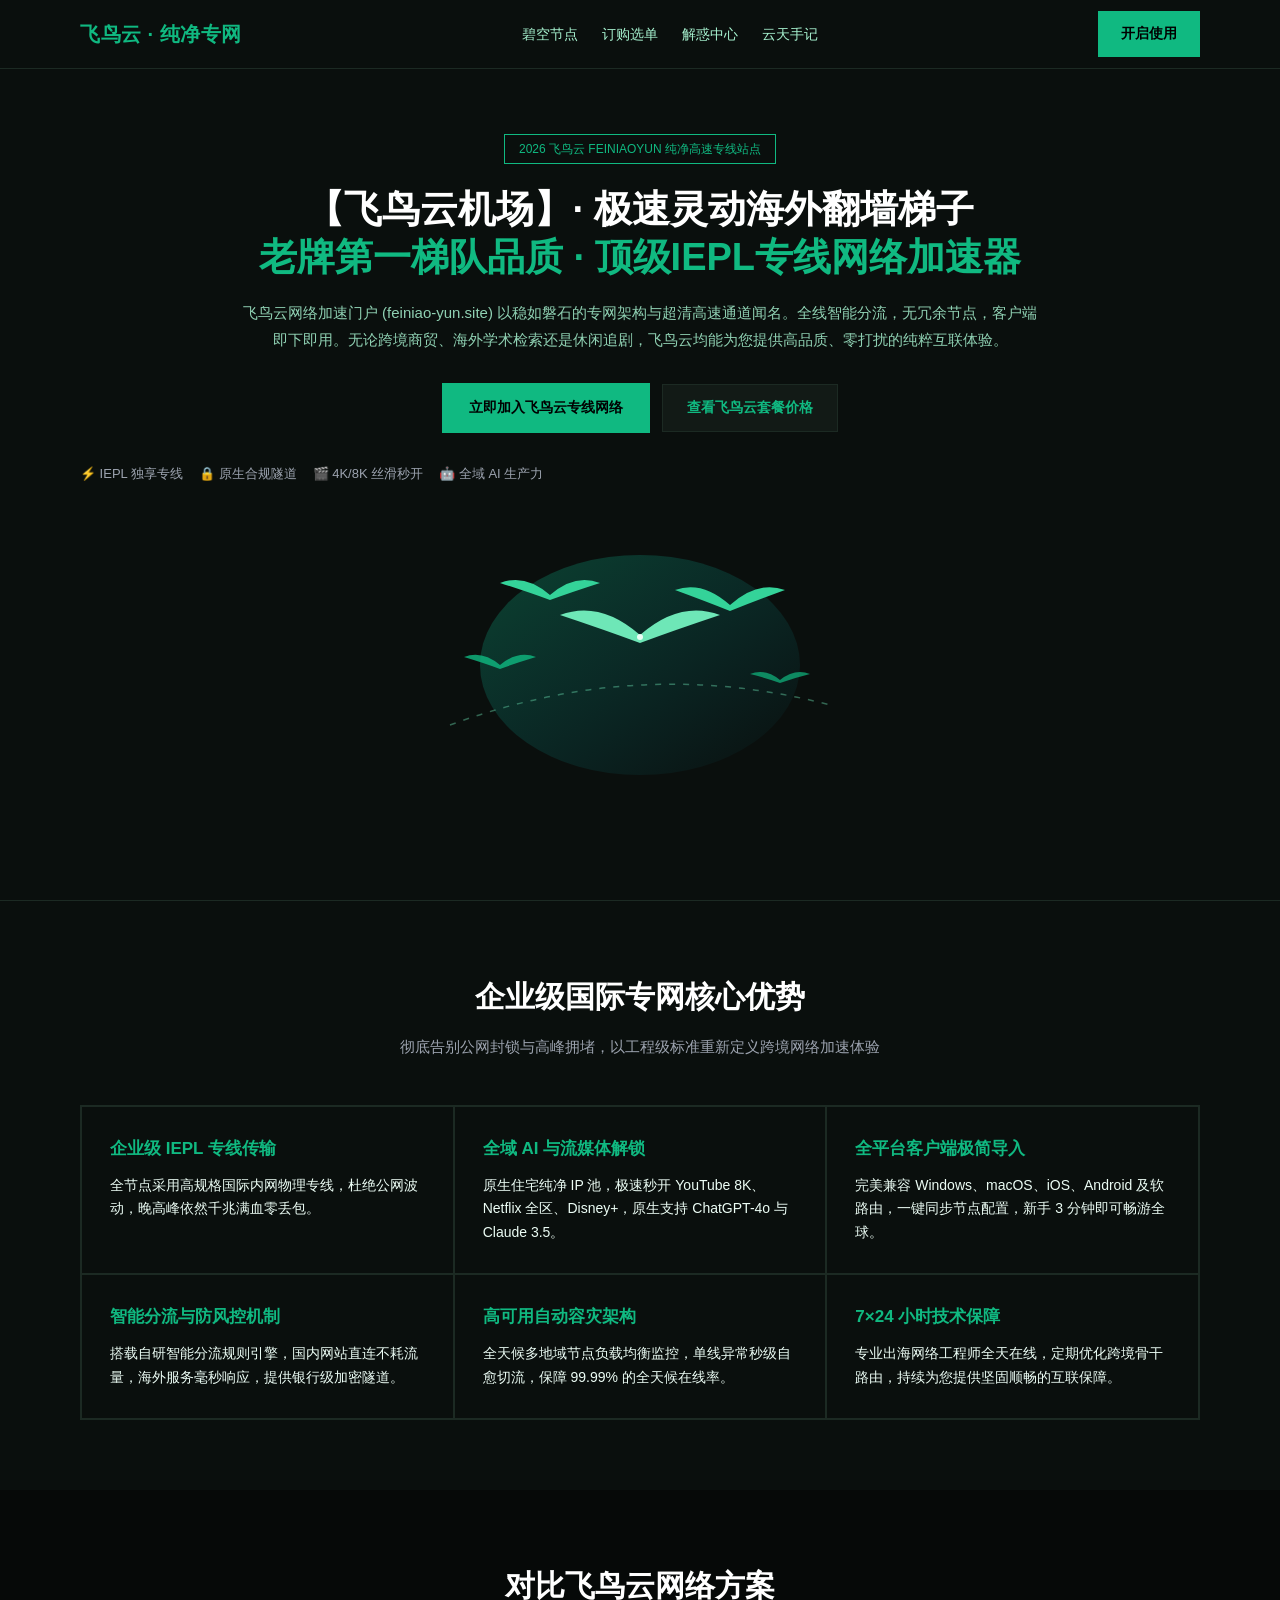
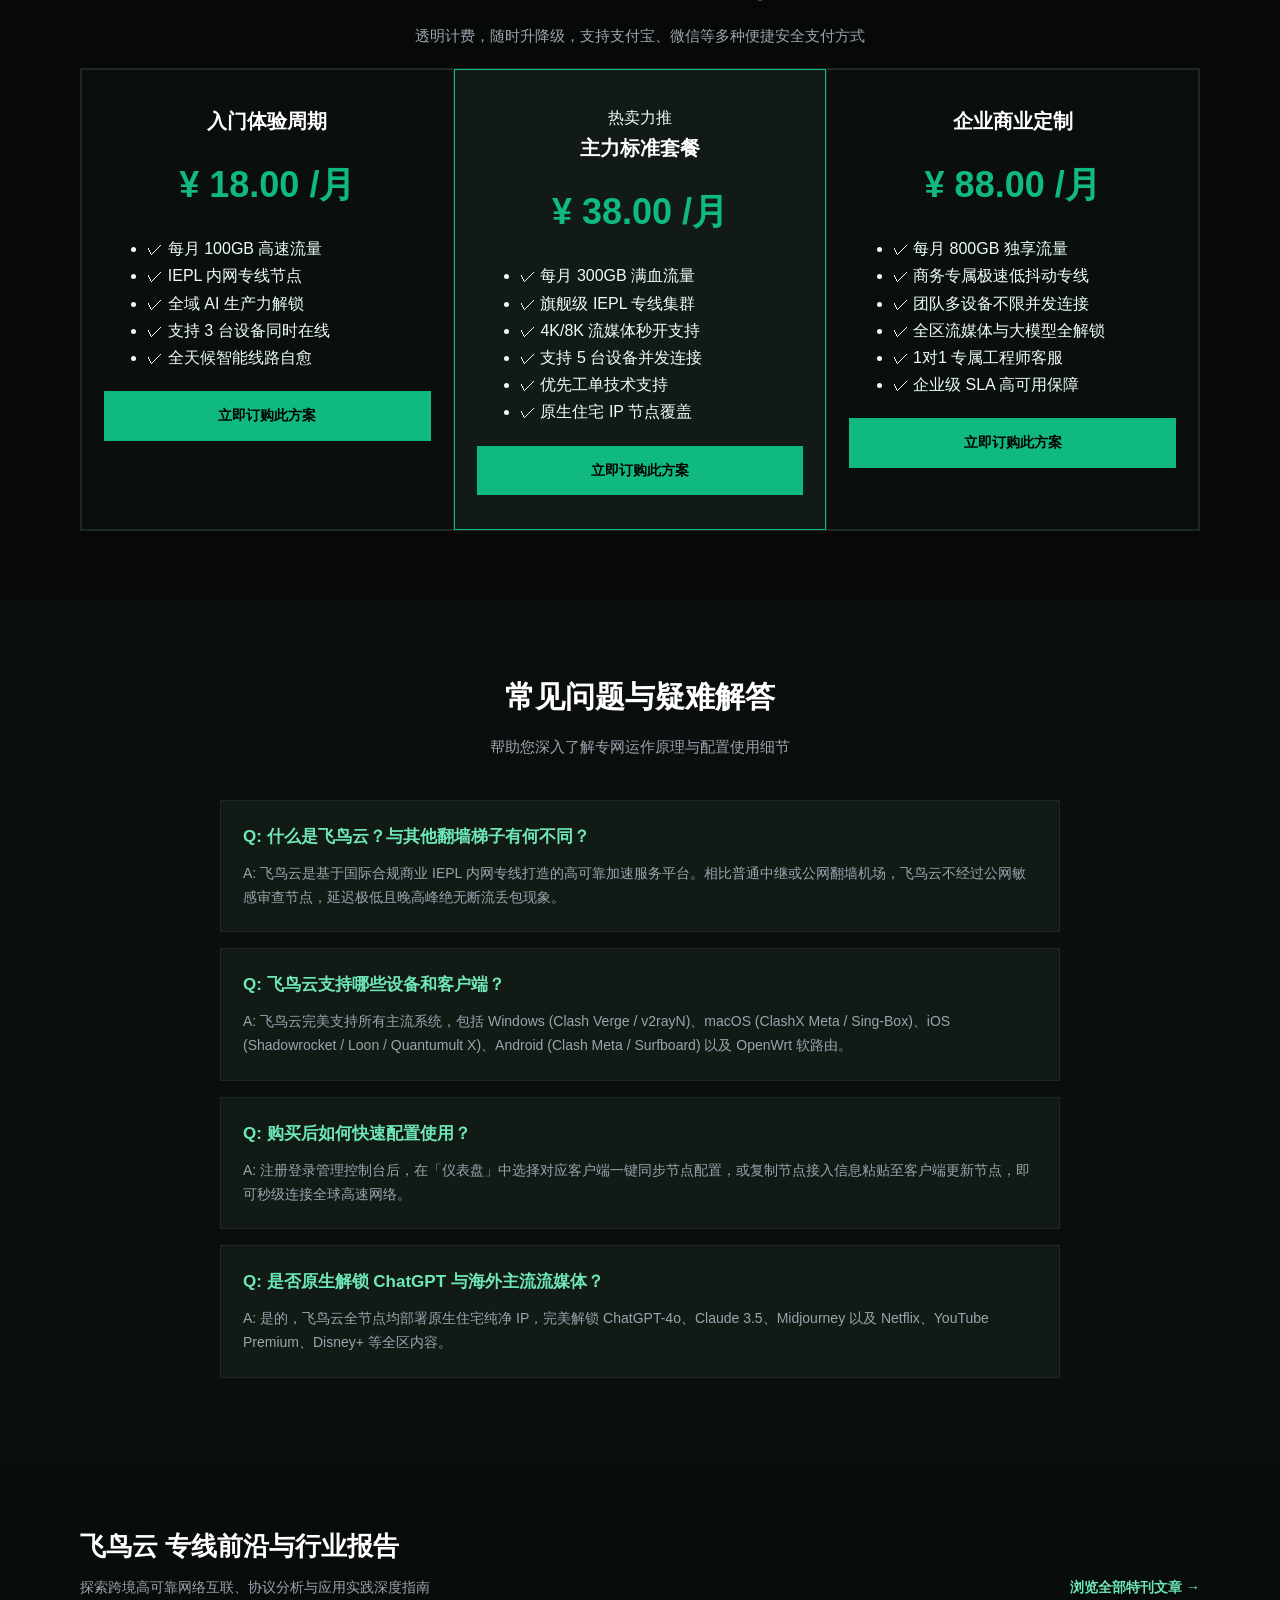
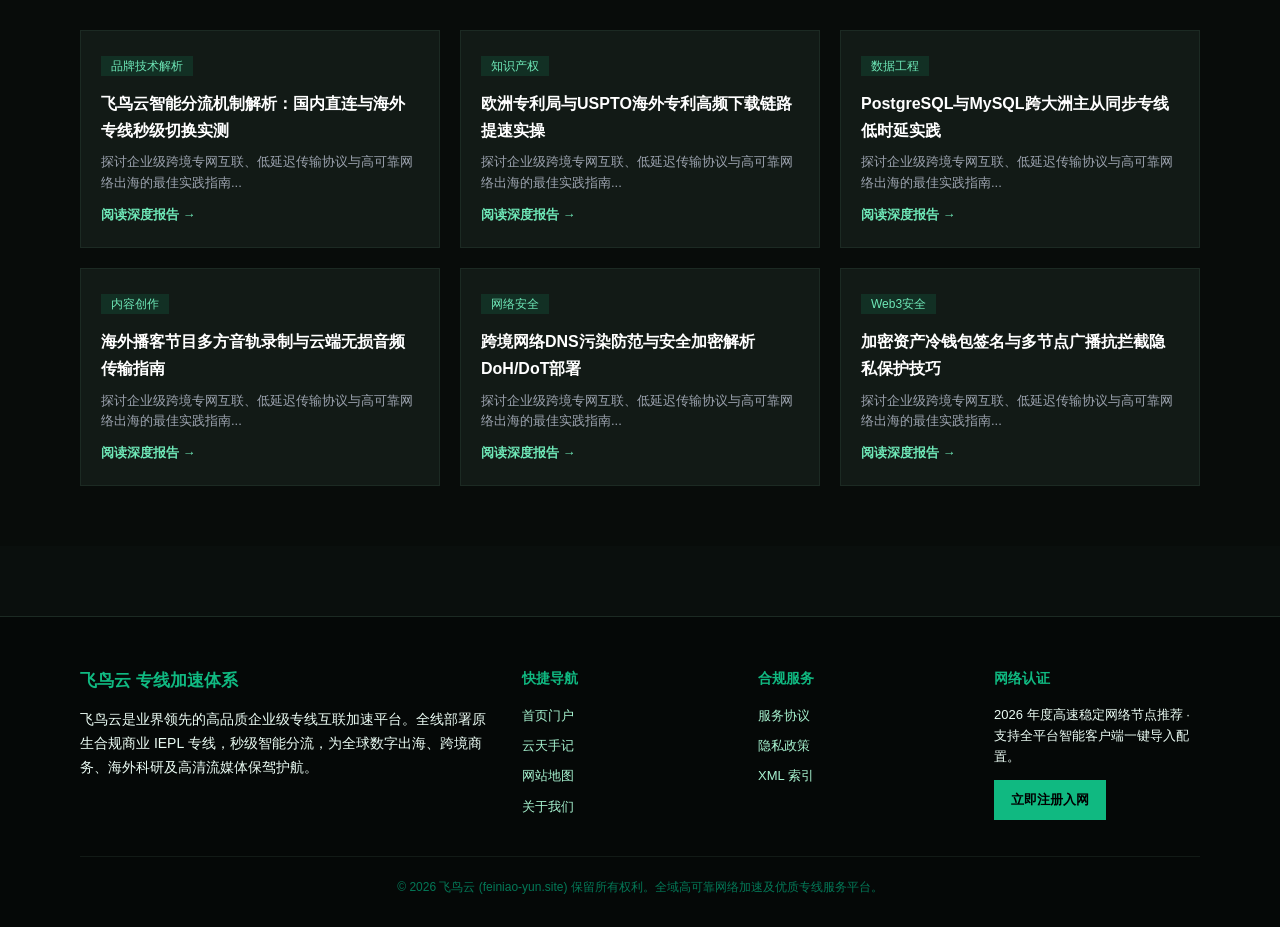
==== index.html @ 86032099 "feat: update feiniao-yun.site unique design, SEO TDK & articles" ====
<!DOCTYPE html>
<html lang="zh-CN">
<head>
  <meta charset="UTF-8">
  <meta name="viewport" content="width=device-width, initial-scale=1.0">
  <title>飞鸟云专线网络 - 老牌顶级IEPL高速翻墙梯子与纯净网络节点</title>
  <meta name="description" content="飞鸟云网络加速站点(feiniao-yun.site)秉持瑞士极简纯净设计与工程级网络标准。去芜存菁，全自研节点健康自愈系统，0冗余节点，客户端即开即用。无论跨境贸易办公还是高清影音娱乐，畅享飞鸟般轻快体验。">
  <meta name="keywords" content="飞鸟云专线,纯净科学上网,老牌专线机场,自愈节点梯子,高清流媒体加速,极简网络梯子">
  <!-- Open Graph -->
  <meta property="og:type" content="website">
  <meta property="og:title" content="飞鸟云专线网络 - 老牌顶级IEPL高速翻墙梯子与纯净网络节点">
  <meta property="og:description" content="飞鸟云网络加速站点(feiniao-yun.site)秉持瑞士极简纯净设计与工程级网络标准。去芜存菁，全自研节点健康自愈系统，0冗余节点，客户端即开即用。无论跨境贸易办公还是高清影音娱乐，畅享飞鸟般轻快体验。">
  <meta property="og:url" content="https://feiniao-yun.site/">
  <meta property="og:site_name" content="飞鸟云">
  <link rel="canonical" href="https://feiniao-yun.site/">
  <link rel="stylesheet" href="style.css">
  <script type="application/ld+json">
    {
  "@context": "https://schema.org",
  "@graph": [
    {
      "@type": "WebSite",
      "@id": "https://feiniao-yun.site/#website",
      "url": "https://feiniao-yun.site/",
      "name": "飞鸟云",
      "description": "飞鸟云网络加速站点(feiniao-yun.site)秉持瑞士极简纯净设计与工程级网络标准。去芜存菁，全自研节点健康自愈系统，0冗余节点，客户端即开即用。无论跨境贸易办公还是高清影音娱乐，畅享飞鸟般轻快体验。",
      "inLanguage": "zh-CN"
    },
    {
      "@type": "Product",
      "@id": "https://feiniao-yun.site/#product",
      "name": "飞鸟云 专线服务",
      "description": "飞鸟云高速稳定IEPL专线梯子与跨境网络加速服务",
      "brand": {
        "@type": "Brand",
        "name": "飞鸟云"
      },
      "offers": {
        "@type": "AggregateOffer",
        "priceCurrency": "CNY",
        "lowPrice": "18.00",
        "highPrice": "88.00",
        "offerCount": "3",
        "offers": [
          {
            "@type": "Offer",
            "price": "18.00",
            "priceCurrency": "CNY",
            "name": "入门体验周期"
          },
          {
            "@type": "Offer",
            "price": "38.00",
            "priceCurrency": "CNY",
            "name": "主力标准套餐"
          },
          {
            "@type": "Offer",
            "price": "88.00",
            "priceCurrency": "CNY",
            "name": "企业商业定制"
          }
        ]
      }
    },
    {
      "@type": "FAQPage",
      "@id": "https://feiniao-yun.site/#faq",
      "mainEntity": [
        {
          "@type": "Question",
          "name": "什么是飞鸟云？与其他翻墙梯子有何不同？",
          "acceptedAnswer": {
            "@type": "Answer",
            "text": "飞鸟云是基于国际合规商业 IEPL 内网专线打造的高可靠加速服务平台。相比普通中继或公网翻墙机场，飞鸟云不经过公网敏感审查节点，延迟极低且晚高峰绝无断流丢包现象。"
          }
        },
        {
          "@type": "Question",
          "name": "飞鸟云支持哪些设备和客户端？",
          "acceptedAnswer": {
            "@type": "Answer",
            "text": "飞鸟云完美支持所有主流系统，包括 Windows (Clash Verge / v2rayN)、macOS (ClashX Meta / Sing-Box)、iOS (Shadowrocket / Loon / Quantumult X)、Android (Clash Meta / Surfboard) 以及 OpenWrt 软路由。"
          }
        },
        {
          "@type": "Question",
          "name": "购买后如何快速配置使用？",
          "acceptedAnswer": {
            "@type": "Answer",
            "text": "注册登录管理控制台后，在「仪表盘」中选择对应客户端一键同步节点配置，或复制节点接入信息粘贴至客户端更新节点，即可秒级连接全球高速网络。"
          }
        },
        {
          "@type": "Question",
          "name": "是否原生解锁 ChatGPT 与海外主流流媒体？",
          "acceptedAnswer": {
            "@type": "Answer",
            "text": "是的，飞鸟云全节点均部署原生住宅纯净 IP，完美解锁 ChatGPT-4o、Claude 3.5、Midjourney 以及 Netflix、YouTube Premium、Disney+ 等全区内容。"
          }
        }
      ]
    }
  ]
}
  </script>
</head>
<body>
  
        <nav class="emerald-nav">
          <div class="container emerald-nav-inner">
            <a href="index.html" class="emerald-logo">飞鸟云 · 纯净专网</a>
            <ul class="emerald-menu">
              <li><a href="#features">碧空节点</a></li>
              <li><a href="#pricing">订购选单</a></li>
              <li><a href="#faq">解惑中心</a></li>
              <li><a href="sky-notes.html">云天手记</a></li>
            </ul>
            <a href="https://ww012.twilightaff.com/#/?code=A56DH1Af" class="btn-aff-cta" style="padding:10px 22px; font-size:14px;" target="_blank" rel="nofollow">开启使用</a>
          </div>
        </nav>
        

  <!-- Hero Section -->
  <header class="hero-section">
    <div class="container">
      <div class="hero-grid">
        <div class="hero-content">
          <span class="hero-tag">2026 飞鸟云 FEINIAOYUN 纯净高速专线站点</span>
          <h1 class="hero-title">
            【飞鸟云机场】· 极速灵动海外翻墙梯子<br>
            <span class="hero-title-highlight">老牌第一梯队品质 · 顶级IEPL专线网络加速器</span>
          </h1>
          <p class="hero-desc">飞鸟云网络加速门户 (feiniao-yun.site) 以稳如磐石的专网架构与超清高速通道闻名。全线智能分流，无冗余节点，客户端即下即用。无论跨境商贸、海外学术检索还是休闲追剧，飞鸟云均能为您提供高品质、零打扰的纯粹互联体验。</p>
          <div class="hero-actions">
            <a href="https://ww012.twilightaff.com/#/?code=A56DH1Af" class="btn-aff-cta" target="_blank" rel="nofollow">立即加入飞鸟云专线网络</a>
            <a href="#pricing" class="btn-tizi-dofollow">查看飞鸟云套餐价格</a>
          </div>
          <div style="font-size:13px; color:#9ca3af; display:flex; gap:16px; flex-wrap:wrap;">
            <span>⚡ IEPL 独享专线</span>
            <span>🔒 原生合规隧道</span>
            <span>🎬 4K/8K 丝滑秒开</span>
            <span>🤖 全域 AI 生产力</span>
          </div>
        </div>
        <div class="hero-motion-wrapper">
          
        <div class="motion-art-frame">
          <svg class="motion-svg" viewBox="0 0 500 360" fill="none" xmlns="http://www.w3.org/2000/svg">
            <defs>
              <linearGradient id="emeraldAura" x1="0%" y1="0%" x2="100%" y2="100%">
                <stop offset="0%" stop-color="#10b981" stop-opacity="0.3"/>
                <stop offset="100%" stop-color="#06b6d4" stop-opacity="0"/>
              </linearGradient>
            </defs>
            <style>
              @keyframes flockFlightA { 0% { transform: translate(0, 0); } 50% { transform: translate(14px, -12px); } 100% { transform: translate(0, 0); } }
              @keyframes flockFlightB { 0% { transform: translate(0, 0); } 50% { transform: translate(-10px, -15px); } 100% { transform: translate(0, 0); } }
              @keyframes wingBeat { 0%, 100% { transform: scaleY(1); } 50% { transform: scaleY(0.5); } }
              .flock-lead { animation: flockFlightA 5s ease-in-out infinite; }
              .flock-trail { animation: flockFlightB 6s ease-in-out infinite; }
              .beat-fast { animation: wingBeat 1.4s ease-in-out infinite; transform-origin: center; }
              .beat-slow { animation: wingBeat 2.2s ease-in-out infinite; transform-origin: center; }
            </style>
            <!-- Horizon Glow -->
            <ellipse cx="250" cy="180" rx="160" ry="110" fill="url(#emeraldAura)"/>
            <!-- Bird Silhouette 1 (Lead Bird - Center Majestic) -->
            <g class="flock-lead">
              <g class="beat-fast" transform="translate(250, 150)">
                <path d="M0 0 Q-40 -35 -80 -20 Q-35 -5 0 8 Q35 -5 80 -20 Q40 -35 0 0 Z" fill="#6ee7b7"/>
                <circle cx="0" cy="2" r="3" fill="#ecfdf5"/>
              </g>
            </g>
            <!-- Bird Silhouette 2 (Upper Left Companion) -->
            <g class="flock-trail">
              <g class="beat-slow" transform="translate(160, 110)">
                <path d="M0 0 Q-25 -22 -50 -12 Q-22 -3 0 5 Q22 -3 50 -12 Q25 -22 0 0 Z" fill="#34d399"/>
              </g>
            </g>
            <!-- Bird Silhouette 3 (Upper Right Companion) -->
            <g class="flock-trail">
              <g class="beat-fast" transform="translate(340, 120)">
                <path d="M0 0 Q-28 -25 -55 -15 Q-25 -4 0 6 Q25 -4 55 -15 Q28 -25 0 0 Z" fill="#34d399"/>
              </g>
            </g>
            <!-- Bird Silhouette 4 (Distant Low Companion) -->
            <g class="flock-lead">
              <g class="beat-slow" transform="translate(110, 180)">
                <path d="M0 0 Q-18 -15 -36 -8 Q-16 -2 0 4 Q16 -2 36 -8 Q18 -15 0 0 Z" fill="#10b981" opacity="0.8"/>
              </g>
              <g class="beat-slow" transform="translate(390, 195)">
                <path d="M0 0 Q-15 -12 -30 -6 Q-14 -2 0 3 Q14 -2 30 -6 Q15 -12 0 0 Z" fill="#10b981" opacity="0.7"/>
              </g>
            </g>
            <!-- Soft Flight Path Vector -->
            <path d="M60 240 Q250 170 440 220" stroke="#6ee7b7" stroke-width="1.5" stroke-dasharray="6 8" opacity="0.4"/>
          </svg>
        </div>
        
        </div>
      </div>
    </div>
  </header>

  <!-- Features Section -->
  <section id="features" style="padding: 70px 0;">
    <div class="container">
      <div style="text-align:center; max-width:700px; margin:0 auto 40px;">
        <h2 style="font-size:30px; font-weight:800; margin-bottom:12px; color:#fff;">企业级国际专网核心优势</h2>
        <p style="color:#9ca3af; font-size:15px;">彻底告别公网封锁与高峰拥堵，以工程级标准重新定义跨境网络加速体验</p>
      </div>
      <div class="brocade-features bento-grid mosaic-grid cyber-matrix pop-cards plasma-grid sky-cards emerald-grid wiki-cards">
        
        <div class="brocade-card bento-card mosaic-card cyber-card pop-card plasma-card sky-card emerald-card wiki-card">
          <h3>企业级 IEPL 专线传输</h3>
          <p style="color:var(--muted); font-size:14px; line-height:1.7;">全节点采用高规格国际内网物理专线，杜绝公网波动，晚高峰依然千兆满血零丢包。</p>
        </div>
        
        <div class="brocade-card bento-card mosaic-card cyber-card pop-card plasma-card sky-card emerald-card wiki-card">
          <h3>全域 AI 与流媒体解锁</h3>
          <p style="color:var(--muted); font-size:14px; line-height:1.7;">原生住宅纯净 IP 池，极速秒开 YouTube 8K、Netflix 全区、Disney+，原生支持 ChatGPT-4o 与 Claude 3.5。</p>
        </div>
        
        <div class="brocade-card bento-card mosaic-card cyber-card pop-card plasma-card sky-card emerald-card wiki-card">
          <h3>全平台客户端极简导入</h3>
          <p style="color:var(--muted); font-size:14px; line-height:1.7;">完美兼容 Windows、macOS、iOS、Android 及软路由，一键同步节点配置，新手 3 分钟即可畅游全球。</p>
        </div>
        
        <div class="brocade-card bento-card mosaic-card cyber-card pop-card plasma-card sky-card emerald-card wiki-card">
          <h3>智能分流与防风控机制</h3>
          <p style="color:var(--muted); font-size:14px; line-height:1.7;">搭载自研智能分流规则引擎，国内网站直连不耗流量，海外服务毫秒响应，提供银行级加密隧道。</p>
        </div>
        
        <div class="brocade-card bento-card mosaic-card cyber-card pop-card plasma-card sky-card emerald-card wiki-card">
          <h3>高可用自动容灾架构</h3>
          <p style="color:var(--muted); font-size:14px; line-height:1.7;">全天候多地域节点负载均衡监控，单线异常秒级自愈切流，保障 99.99% 的全天候在线率。</p>
        </div>
        
        <div class="brocade-card bento-card mosaic-card cyber-card pop-card plasma-card sky-card emerald-card wiki-card">
          <h3>7×24 小时技术保障</h3>
          <p style="color:var(--muted); font-size:14px; line-height:1.7;">专业出海网络工程师全天在线，定期优化跨境骨干路由，持续为您提供坚固顺畅的互联保障。</p>
        </div>
        
      </div>
    </div>
  </section>

  <!-- Pricing Section -->
  <section id="pricing" class="pricing-section">
    <div class="container">
      <div style="text-align:center; max-width:700px; margin:0 auto 20px;">
        <h2 style="font-size:30px; font-weight:800; margin-bottom:12px; color:#fff;">对比飞鸟云网络方案</h2>
        <p style="color:#9ca3af; font-size:15px;">透明计费，随时升降级，支持支付宝、微信等多种便捷安全支付方式</p>
      </div>
      <div class="pricing-grid">
        
        <div class="price-card">
          
          <h3 style="font-size:20px; color:#fff; margin-bottom:8px;">入门体验周期</h3>
          <div class="price-amount">¥ 18.00 /月</div>
          <ul class="price-features" style="text-align:left; max-width:240px; margin:20px auto;">
            <li>✓ 每月 100GB 高速流量</li><li>✓ IEPL 内网专线节点</li><li>✓ 全域 AI 生产力解锁</li><li>✓ 支持 3 台设备同时在线</li><li>✓ 全天候智能线路自愈</li>
          </ul>
          <a href="https://ww012.twilightaff.com/#/?code=A56DH1Af" class="btn-aff-cta" style="width:100%;" target="_blank" rel="nofollow">立即订购此方案</a>
        </div>
        
        <div class="price-card featured">
          <div class="price-badge">热卖力推</div>
          <h3 style="font-size:20px; color:#fff; margin-bottom:8px;">主力标准套餐</h3>
          <div class="price-amount">¥ 38.00 /月</div>
          <ul class="price-features" style="text-align:left; max-width:240px; margin:20px auto;">
            <li>✓ 每月 300GB 满血流量</li><li>✓ 旗舰级 IEPL 专线集群</li><li>✓ 4K/8K 流媒体秒开支持</li><li>✓ 支持 5 台设备并发连接</li><li>✓ 优先工单技术支持</li><li>✓ 原生住宅 IP 节点覆盖</li>
          </ul>
          <a href="https://ww012.twilightaff.com/#/?code=A56DH1Af" class="btn-aff-cta" style="width:100%;" target="_blank" rel="nofollow">立即订购此方案</a>
        </div>
        
        <div class="price-card">
          
          <h3 style="font-size:20px; color:#fff; margin-bottom:8px;">企业商业定制</h3>
          <div class="price-amount">¥ 88.00 /月</div>
          <ul class="price-features" style="text-align:left; max-width:240px; margin:20px auto;">
            <li>✓ 每月 800GB 独享流量</li><li>✓ 商务专属极速低抖动专线</li><li>✓ 团队多设备不限并发连接</li><li>✓ 全区流媒体与大模型全解锁</li><li>✓ 1对1 专属工程师客服</li><li>✓ 企业级 SLA 高可用保障</li>
          </ul>
          <a href="https://ww012.twilightaff.com/#/?code=A56DH1Af" class="btn-aff-cta" style="width:100%;" target="_blank" rel="nofollow">立即订购此方案</a>
        </div>
        
      </div>
    </div>
  </section>

  <!-- FAQ Section -->
  <section id="faq" style="padding: 70px 0;">
    <div class="container" style="max-width:880px;">
      <div style="text-align:center; margin-bottom:40px;">
        <h2 style="font-size:30px; font-weight:800; margin-bottom:12px; color:#fff;">常见问题与疑难解答</h2>
        <p style="color:#9ca3af; font-size:15px;">帮助您深入了解专网运作原理与配置使用细节</p>
      </div>
      <div>
        
        <div style="background:#121a16; border:1px solid #1c2a23; border-radius:10px; padding:22px; margin-bottom:16px;">
          <h3 style="font-size:17px; color:#6ee7b7; margin-bottom:10px;">Q: 什么是飞鸟云？与其他翻墙梯子有何不同？</h3>
          <p style="font-size:14px; color:#9ca3af; line-height:1.7;">A: 飞鸟云是基于国际合规商业 IEPL 内网专线打造的高可靠加速服务平台。相比普通中继或公网翻墙机场，飞鸟云不经过公网敏感审查节点，延迟极低且晚高峰绝无断流丢包现象。</p>
        </div>
        
        <div style="background:#121a16; border:1px solid #1c2a23; border-radius:10px; padding:22px; margin-bottom:16px;">
          <h3 style="font-size:17px; color:#6ee7b7; margin-bottom:10px;">Q: 飞鸟云支持哪些设备和客户端？</h3>
          <p style="font-size:14px; color:#9ca3af; line-height:1.7;">A: 飞鸟云完美支持所有主流系统，包括 Windows (Clash Verge / v2rayN)、macOS (ClashX Meta / Sing-Box)、iOS (Shadowrocket / Loon / Quantumult X)、Android (Clash Meta / Surfboard) 以及 OpenWrt 软路由。</p>
        </div>
        
        <div style="background:#121a16; border:1px solid #1c2a23; border-radius:10px; padding:22px; margin-bottom:16px;">
          <h3 style="font-size:17px; color:#6ee7b7; margin-bottom:10px;">Q: 购买后如何快速配置使用？</h3>
          <p style="font-size:14px; color:#9ca3af; line-height:1.7;">A: 注册登录管理控制台后，在「仪表盘」中选择对应客户端一键同步节点配置，或复制节点接入信息粘贴至客户端更新节点，即可秒级连接全球高速网络。</p>
        </div>
        
        <div style="background:#121a16; border:1px solid #1c2a23; border-radius:10px; padding:22px; margin-bottom:16px;">
          <h3 style="font-size:17px; color:#6ee7b7; margin-bottom:10px;">Q: 是否原生解锁 ChatGPT 与海外主流流媒体？</h3>
          <p style="font-size:14px; color:#9ca3af; line-height:1.7;">A: 是的，飞鸟云全节点均部署原生住宅纯净 IP，完美解锁 ChatGPT-4o、Claude 3.5、Midjourney 以及 Netflix、YouTube Premium、Disney+ 等全区内容。</p>
        </div>
        
      </div>
    </div>
  </section>

  <!-- Knowledge & SEO Articles Section -->
  <section style="padding: 60px 0; background:rgba(0,0,0,0.2);">
    <div class="container">
      <div style="display:flex; justify-content:space-between; align-items:flex-end; margin-bottom:30px; flex-wrap:wrap; gap:16px;">
        <div>
          <h2 style="font-size:26px; font-weight:800; color:#fff; margin-bottom:8px;">飞鸟云 专线前沿与行业报告</h2>
          <p style="color:#9ca3af; font-size:14px;">探索跨境高可靠网络互联、协议分析与应用实践深度指南</p>
        </div>
        <a href="sky-notes.html" style="color:#6ee7b7; font-size:14px; font-weight:600;">浏览全部特刊文章 →</a>
      </div>
      <div style="display:grid; grid-template-columns:repeat(auto-fit, minmax(320px, 1fr)); gap:20px;">
        
        <div style="background:#121a16; border:1px solid #1c2a23; border-radius:10px; padding:20px; transition:transform 0.2s ease;">
          <span style="font-size:12px; color:#6ee7b7; background:#10b98122; padding:3px 10px; border-radius:12px;">品牌技术解析</span>
          <h4 style="margin:12px 0 8px; font-size:16px;"><a href="feiniaoyun-intelligent-routing-audit.html" style="color:#fff;">飞鸟云智能分流机制解析：国内直连与海外专线秒级切换实测</a></h4>
          <p style="font-size:13px; color:#9ca3af; line-height:1.6;">探讨企业级跨境专网互联、低延迟传输协议与高可靠网络出海的最佳实践指南...</p>
          <a href="feiniaoyun-intelligent-routing-audit.html" style="color:#6ee7b7; font-size:13px; font-weight:600; display:inline-block; margin-top:10px;">阅读深度报告 →</a>
        </div>
        
        <div style="background:#121a16; border:1px solid #1c2a23; border-radius:10px; padding:20px; transition:transform 0.2s ease;">
          <span style="font-size:12px; color:#6ee7b7; background:#10b98122; padding:3px 10px; border-radius:12px;">知识产权</span>
          <h4 style="margin:12px 0 8px; font-size:16px;"><a href="international-patent-retrieval-efficiency.html" style="color:#fff;">欧洲专利局与USPTO海外专利高频下载链路提速实操</a></h4>
          <p style="font-size:13px; color:#9ca3af; line-height:1.6;">探讨企业级跨境专网互联、低延迟传输协议与高可靠网络出海的最佳实践指南...</p>
          <a href="international-patent-retrieval-efficiency.html" style="color:#6ee7b7; font-size:13px; font-weight:600; display:inline-block; margin-top:10px;">阅读深度报告 →</a>
        </div>
        
        <div style="background:#121a16; border:1px solid #1c2a23; border-radius:10px; padding:20px; transition:transform 0.2s ease;">
          <span style="font-size:12px; color:#6ee7b7; background:#10b98122; padding:3px 10px; border-radius:12px;">数据工程</span>
          <h4 style="margin:12px 0 8px; font-size:16px;"><a href="cross-region-database-replication-mesh.html" style="color:#fff;">PostgreSQL与MySQL跨大洲主从同步专线低时延实践</a></h4>
          <p style="font-size:13px; color:#9ca3af; line-height:1.6;">探讨企业级跨境专网互联、低延迟传输协议与高可靠网络出海的最佳实践指南...</p>
          <a href="cross-region-database-replication-mesh.html" style="color:#6ee7b7; font-size:13px; font-weight:600; display:inline-block; margin-top:10px;">阅读深度报告 →</a>
        </div>
        
        <div style="background:#121a16; border:1px solid #1c2a23; border-radius:10px; padding:20px; transition:transform 0.2s ease;">
          <span style="font-size:12px; color:#6ee7b7; background:#10b98122; padding:3px 10px; border-radius:12px;">内容创作</span>
          <h4 style="margin:12px 0 8px; font-size:16px;"><a href="overseas-podcast-production-pipeline.html" style="color:#fff;">海外播客节目多方音轨录制与云端无损音频传输指南</a></h4>
          <p style="font-size:13px; color:#9ca3af; line-height:1.6;">探讨企业级跨境专网互联、低延迟传输协议与高可靠网络出海的最佳实践指南...</p>
          <a href="overseas-podcast-production-pipeline.html" style="color:#6ee7b7; font-size:13px; font-weight:600; display:inline-block; margin-top:10px;">阅读深度报告 →</a>
        </div>
        
        <div style="background:#121a16; border:1px solid #1c2a23; border-radius:10px; padding:20px; transition:transform 0.2s ease;">
          <span style="font-size:12px; color:#6ee7b7; background:#10b98122; padding:3px 10px; border-radius:12px;">网络安全</span>
          <h4 style="margin:12px 0 8px; font-size:16px;"><a href="dns-pollution-defense-mechanisms-audit.html" style="color:#fff;">跨境网络DNS污染防范与安全加密解析DoH/DoT部署</a></h4>
          <p style="font-size:13px; color:#9ca3af; line-height:1.6;">探讨企业级跨境专网互联、低延迟传输协议与高可靠网络出海的最佳实践指南...</p>
          <a href="dns-pollution-defense-mechanisms-audit.html" style="color:#6ee7b7; font-size:13px; font-weight:600; display:inline-block; margin-top:10px;">阅读深度报告 →</a>
        </div>
        
        <div style="background:#121a16; border:1px solid #1c2a23; border-radius:10px; padding:20px; transition:transform 0.2s ease;">
          <span style="font-size:12px; color:#6ee7b7; background:#10b98122; padding:3px 10px; border-radius:12px;">Web3安全</span>
          <h4 style="margin:12px 0 8px; font-size:16px;"><a href="crypto-cold-wallet-broadcast-security.html" style="color:#fff;">加密资产冷钱包签名与多节点广播抗拦截隐私保护技巧</a></h4>
          <p style="font-size:13px; color:#9ca3af; line-height:1.6;">探讨企业级跨境专网互联、低延迟传输协议与高可靠网络出海的最佳实践指南...</p>
          <a href="crypto-cold-wallet-broadcast-security.html" style="color:#6ee7b7; font-size:13px; font-weight:600; display:inline-block; margin-top:10px;">阅读深度报告 →</a>
        </div>
        
      </div>
    </div>
  </section>

  
    <footer class="emerald-footer">
      <div class="container">
        <div class="footer-grid">
          <div class="footer-col">
            <h4 style="font-size:17px; margin-bottom:12px;">飞鸟云 专线加速体系</h4>
            <p style="color:var(--muted); font-size:14px; line-height:1.7;">
              飞鸟云是业界领先的高品质企业级专线互联加速平台。全线部署原生合规商业 IEPL 专线，秒级智能分流，为全球数字出海、跨境商务、海外科研及高清流媒体保驾护航。
            </p>
          </div>
          <div class="footer-col">
            <h4>快捷导航</h4>
            <ul>
              <li><a href="index.html">首页门户</a></li>
              <li><a href="sky-notes.html">云天手记</a></li>
              <li><a href="sitemap.html">网站地图</a></li>
              <li><a href="about.html">关于我们</a></li>
            </ul>
          </div>
          <div class="footer-col">
            <h4>合规服务</h4>
            <ul>
              <li><a href="terms.html">服务协议</a></li>
              <li><a href="privacy.html">隐私政策</a></li>
              <li><a href="sitemap.xml">XML 索引</a></li>
            </ul>
          </div>
          <div class="footer-col">
            <h4>网络认证</h4>
            <p style="font-size:13px; color:var(--muted); line-height:1.6; margin-bottom:12px;">
              2026 年度高速稳定网络节点推荐 · 支持全平台智能客户端一键导入配置。
            </p>
            <a href="https://ww012.twilightaff.com/#/?code=A56DH1Af" class="btn-aff-cta" style="padding:8px 16px; font-size:13px;" target="_blank" rel="nofollow">立即注册入网</a>
          </div>
        </div>
        <div class="footer-bottom">
          © 2026 飞鸟云 (feiniao-yun.site) 保留所有权利。全域高可靠网络加速及优质专线服务平台。
        </div>
      </div>
    </footer>
    
</body>
</html>
---- style.css ----
* { margin: 0; padding: 0; box-sizing: border-box; border-radius: 0px !important; }
        html { scroll-behavior: smooth; font-family: Helvetica, "Helvetica Neue", "Arial", "PingFang SC", sans-serif; }
        body { background: #0a0f0d; color: #ecfdf5; line-height: 1.7; overflow-x: hidden; }
        a { color: inherit; text-decoration: none; transition: none; }
        img, svg { max-width: 100%; height: auto; }
        .container { width: 100%; max-width: 1160px; margin: 0 auto; padding: 0 20px; }

        .motion-art-frame { width: 100%; min-height: 320px; display: flex; align-items: center; justify-content: center; }
        .motion-svg { width: 100%; height: auto; max-height: 360px; filter: none; }

        .emerald-nav { background: #0a0f0d; border-bottom: 1px solid #1c2a23; position: sticky; top: 0; z-index: 100; }
        .emerald-nav-inner { display: flex; align-items: center; justify-content: space-between; height: 68px; }
        .emerald-logo { font-size: 20px; font-weight: 700; color: #10b981; letter-spacing: 0.5px; }
        .emerald-menu { display: flex; gap: 24px; list-style: none; }
        .emerald-menu a { font-size: 14px; color: #a7f3d0; text-transform: uppercase; }
        .emerald-menu a:hover, .emerald-menu a.active { color: #ffffff; border-bottom: 2px solid #10b981; }

        .btn-aff-cta { display: inline-flex; align-items: center; justify-content: center; padding: 12px 26px; font-weight: 700; font-size: 14px; text-transform: uppercase; background: #10b981; color: #000; border: 1px solid #10b981; cursor: pointer; }
        .btn-aff-cta:hover { background: #34d399; }
        .btn-tizi-dofollow { display: inline-flex; align-items: center; justify-content: center; padding: 11px 24px; font-weight: 600; font-size: 14px; text-transform: uppercase; border: 1px solid #1c2a23; background: #121a16; color: #10b981; margin-left: 12px; }
        .btn-tizi-dofollow:hover { border-color: #10b981; }

        .hero-section { padding: 65px 0 55px; border-bottom: 1px solid #1c2a23; text-align: center; }
        .hero-tag { display: inline-block; padding: 4px 14px; background: transparent; border: 1px solid #10b981; font-size: 12px; color: #10b981; margin-bottom: 22px; text-transform: uppercase; }
        .hero-title { font-size: 38px; font-weight: 700; line-height: 1.25; margin-bottom: 18px; color: #fff; }
        .hero-title-highlight { color: #10b981; }
        .hero-desc { max-width: 800px; margin: 0 auto 30px; font-size: 15px; color: #a7f3d0; line-height: 1.8; opacity: 0.85; }
        .hero-actions { display: flex; align-items: center; justify-content: center; flex-wrap: wrap; margin-bottom: 30px; }

        .emerald-grid { display: grid; grid-template-columns: repeat(3, 1fr); gap: 0px; border: 1px solid #1c2a23; margin-top: 45px; }
        .emerald-card { background: #0a0f0d; border: 1px solid #1c2a23; padding: 28px; }
        .emerald-card h3 { color: #10b981; font-size: 17px; margin-bottom: 10px; font-weight: 700; }

        .pricing-section { padding: 70px 0; background: #060908; }
        .pricing-grid { display: grid; grid-template-columns: repeat(3, 1fr); gap: 0px; border: 1px solid #1c2a23; }
        .price-card { background: #0a0f0d; border: 1px solid #1c2a23; padding: 34px 22px; text-align: center; }
        .price-card.featured { border-color: #10b981; background: #121a16; }
        .price-amount { font-size: 36px; font-weight: 700; color: #10b981; margin: 16px 0; }

        .emerald-footer { background: #050807; border-top: 1px solid #1c2a23; padding: 50px 0 30px; margin-top: 70px; }
        .footer-grid { display: grid; grid-template-columns: 2fr 1fr 1fr 1fr; gap: 30px; margin-bottom: 30px; }
        .footer-col h4 { font-size: 14px; color: #10b981; margin-bottom: 14px; text-transform: uppercase; }
        .footer-col ul { list-style: none; }
        .footer-col li { margin-bottom: 8px; font-size: 13px; color: #a7f3d0; }
        .footer-bottom { text-align: center; font-size: 12px; color: #047857; padding-top: 20px; border-top: 1px solid #121a16; }

        @media (max-width: 860px) {
          .emerald-grid, .pricing-grid, .footer-grid { grid-template-columns: 1fr; }
          .emerald-menu { flex-wrap: wrap; justify-content: center; gap: 10px; }
          .hero-title { font-size: 25px; }
          .btn-aff-cta, .btn-tizi-dofollow { width: 100%; margin-left: 0 !important; margin-bottom: 12px; }
        }
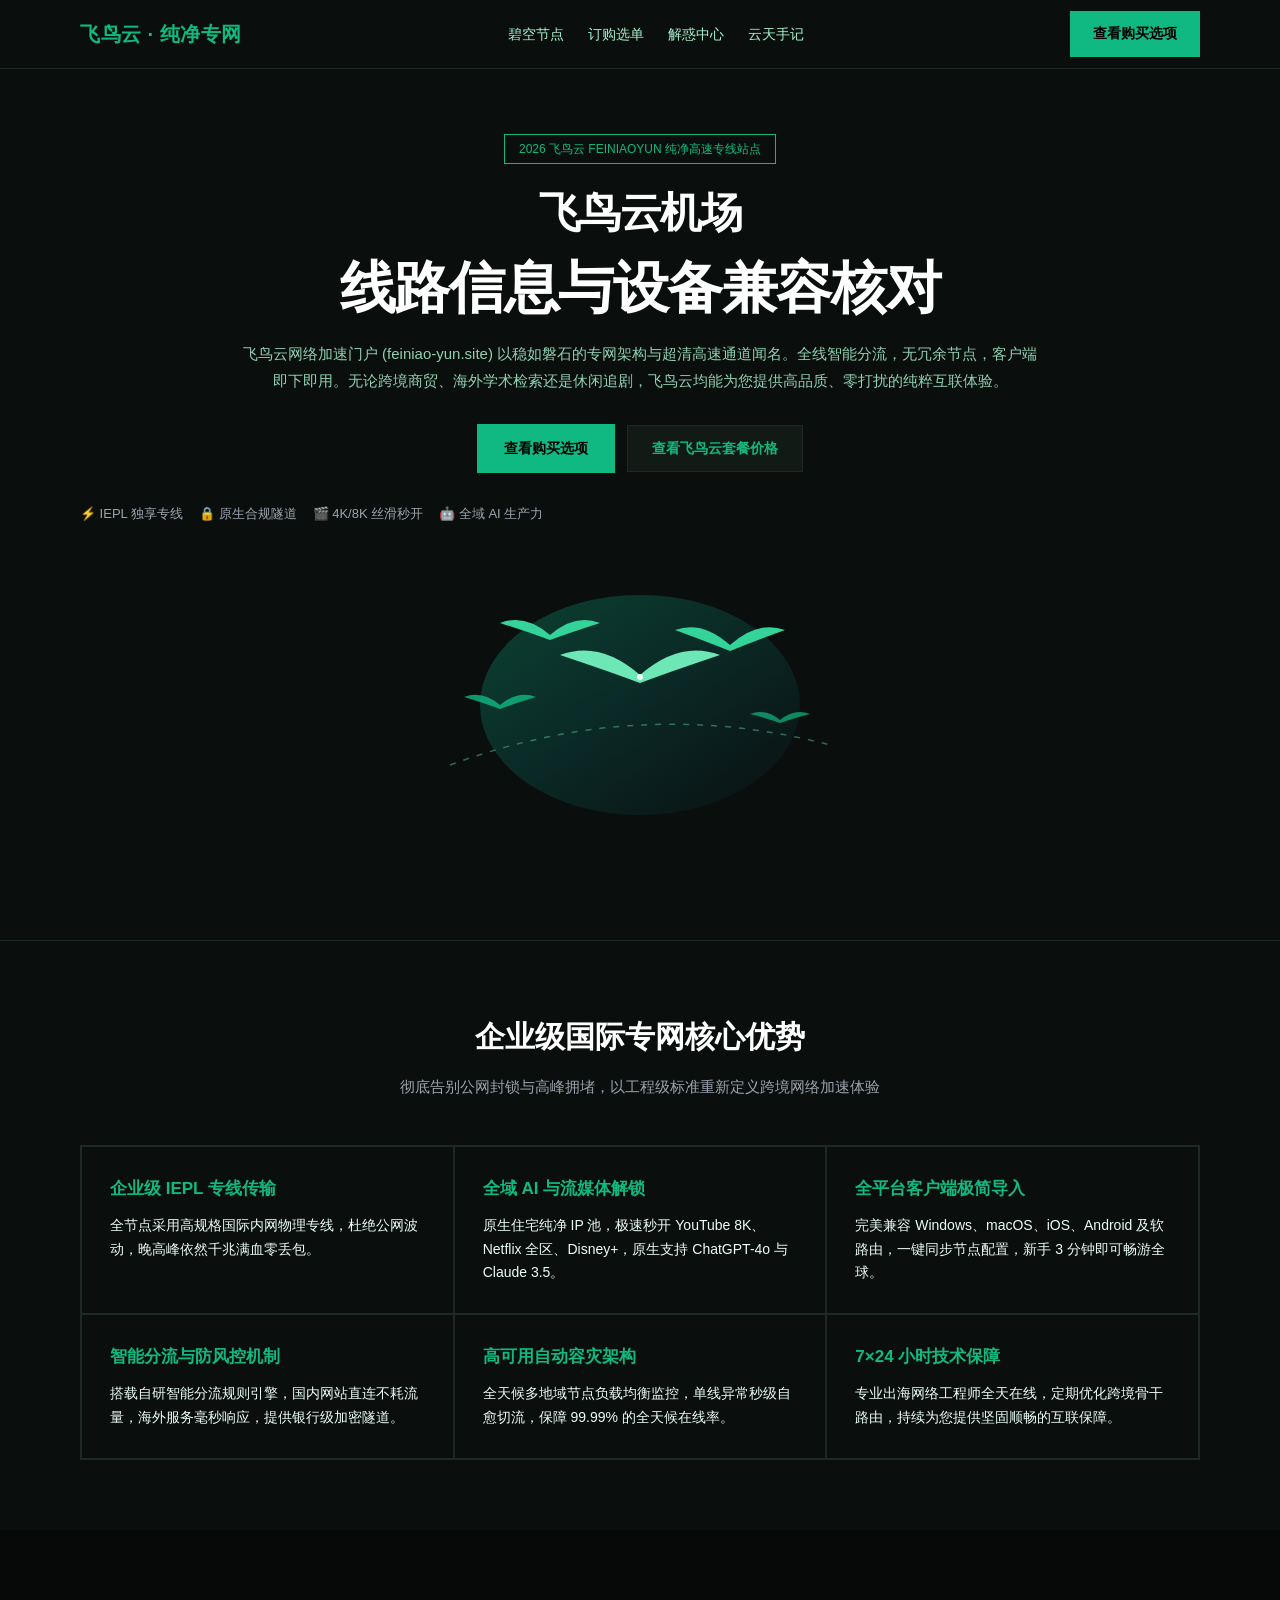
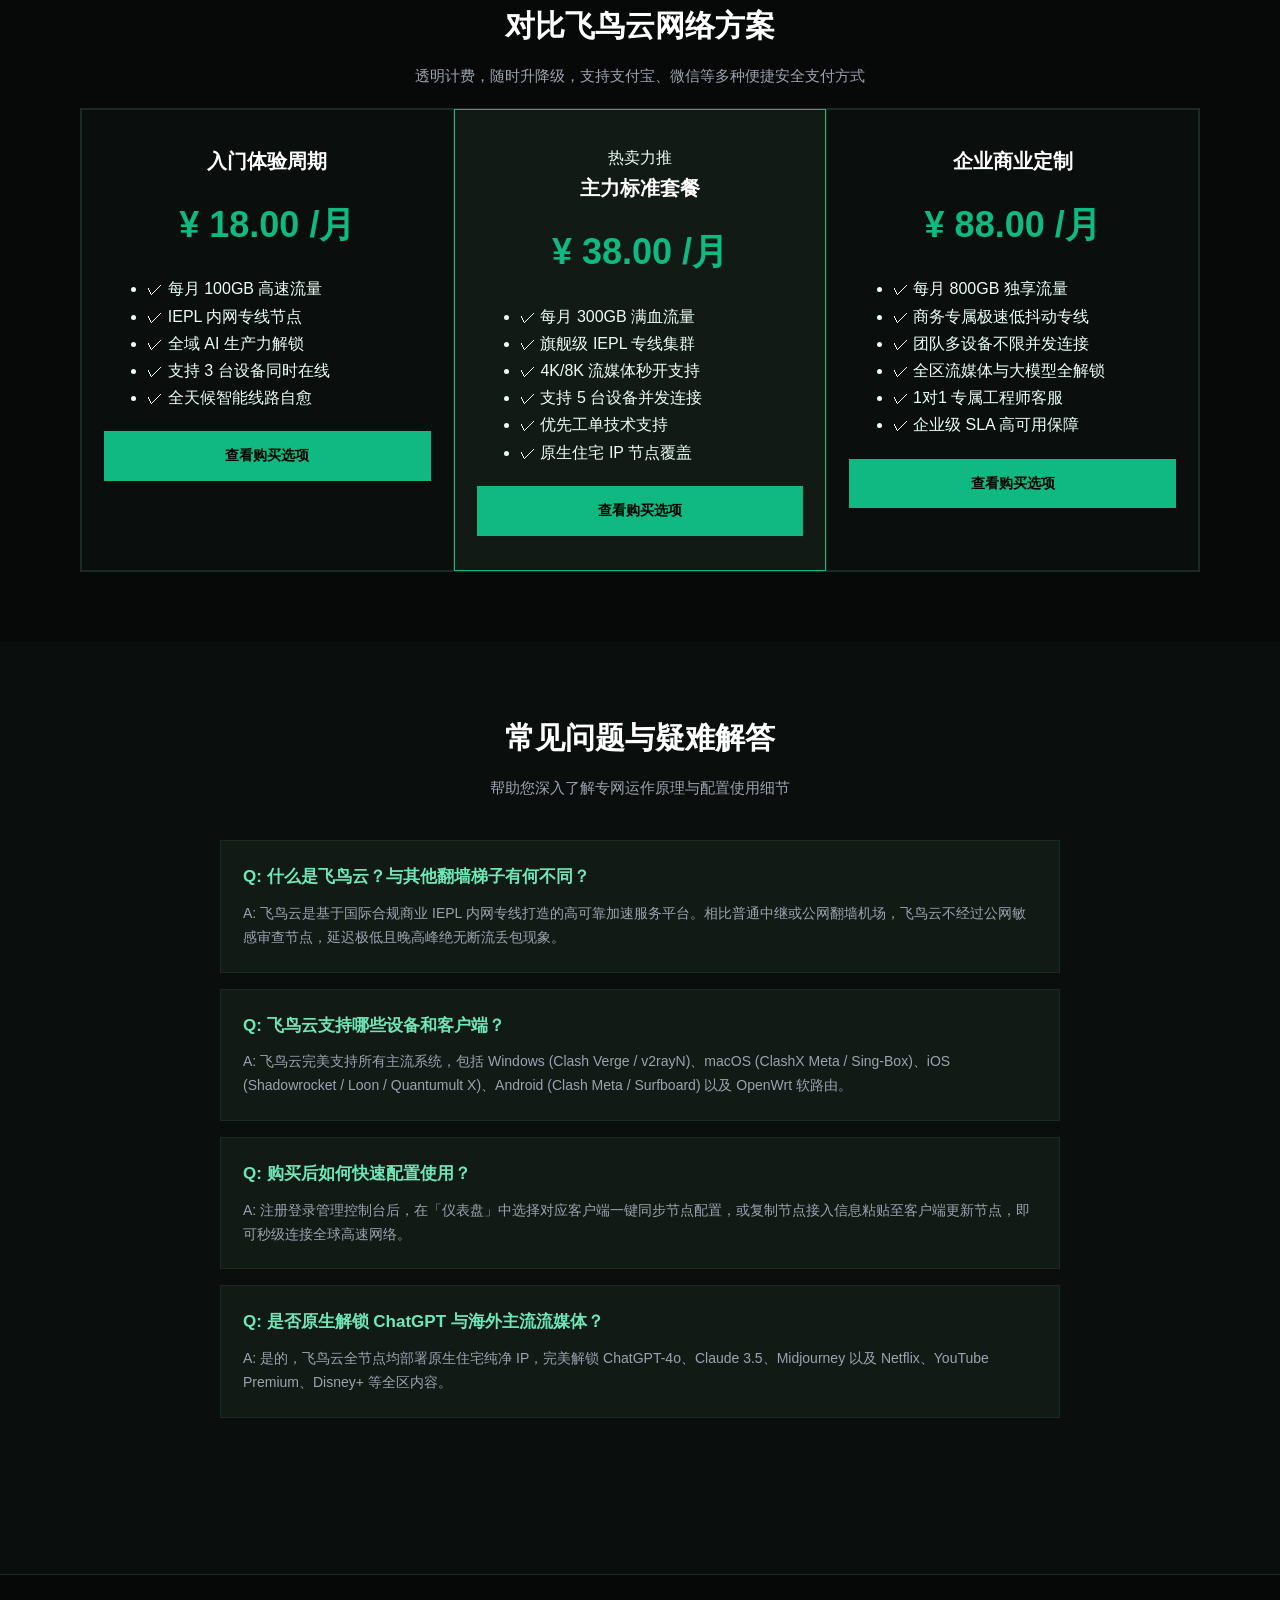
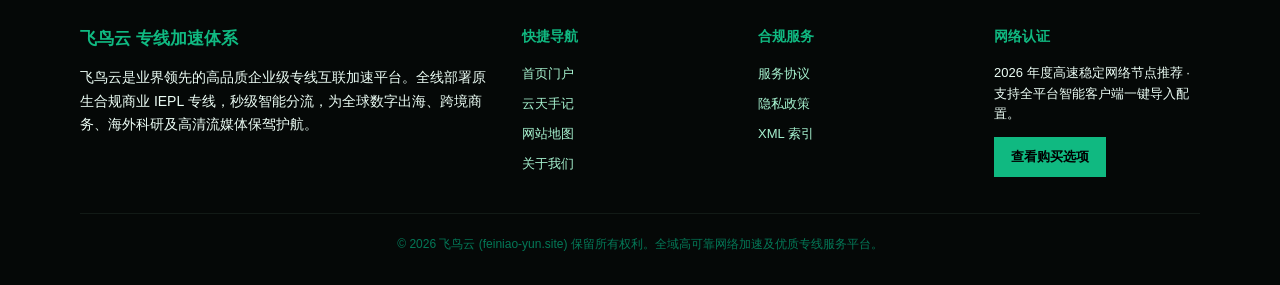
==== commit dfc99a4a: "Improve landing-page metadata, headings and crawl consistency" ====
--- a/index.html
+++ b/index.html
@@ -2,108 +2,24 @@
 <html lang="zh-CN">
 <head>
   <meta charset="UTF-8">
-  <meta name="viewport" content="width=device-width, initial-scale=1.0">
-  <title>飞鸟云专线网络 - 老牌顶级IEPL高速翻墙梯子与纯净网络节点</title>
-  <meta name="description" content="飞鸟云网络加速站点(feiniao-yun.site)秉持瑞士极简纯净设计与工程级网络标准。去芜存菁，全自研节点健康自愈系统，0冗余节点，客户端即开即用。无论跨境贸易办公还是高清影音娱乐，畅享飞鸟般轻快体验。">
-  <meta name="keywords" content="飞鸟云专线,纯净科学上网,老牌专线机场,自愈节点梯子,高清流媒体加速,极简网络梯子">
+  <meta name="viewport" content="width=device-width, initial-scale=1">
+  <title>飞鸟云机场｜线路信息与设备兼容核对</title>
+  <meta name="description" content="围绕飞鸟云的线路信息与设备兼容核对整理实用资料。按自己的设备、使用场景与预算核对服务条件，再查看外部购买页面的具体商品和条款。">
+  
   <!-- Open Graph -->
   <meta property="og:type" content="website">
-  <meta property="og:title" content="飞鸟云专线网络 - 老牌顶级IEPL高速翻墙梯子与纯净网络节点">
-  <meta property="og:description" content="飞鸟云网络加速站点(feiniao-yun.site)秉持瑞士极简纯净设计与工程级网络标准。去芜存菁，全自研节点健康自愈系统，0冗余节点，客户端即开即用。无论跨境贸易办公还是高清影音娱乐，畅享飞鸟般轻快体验。">
+  <meta property="og:title" content="飞鸟云机场｜线路信息与设备兼容核对">
+  <meta property="og:description" content="围绕飞鸟云的线路信息与设备兼容核对整理实用资料。按自己的设备、使用场景与预算核对服务条件，再查看外部购买页面的具体商品和条款。">
   <meta property="og:url" content="https://feiniao-yun.site/">
   <meta property="og:site_name" content="飞鸟云">
   <link rel="canonical" href="https://feiniao-yun.site/">
   <link rel="stylesheet" href="style.css">
-  <script type="application/ld+json">
-    {
-  "@context": "https://schema.org",
-  "@graph": [
-    {
-      "@type": "WebSite",
-      "@id": "https://feiniao-yun.site/#website",
-      "url": "https://feiniao-yun.site/",
-      "name": "飞鸟云",
-      "description": "飞鸟云网络加速站点(feiniao-yun.site)秉持瑞士极简纯净设计与工程级网络标准。去芜存菁，全自研节点健康自愈系统，0冗余节点，客户端即开即用。无论跨境贸易办公还是高清影音娱乐，畅享飞鸟般轻快体验。",
-      "inLanguage": "zh-CN"
-    },
-    {
-      "@type": "Product",
-      "@id": "https://feiniao-yun.site/#product",
-      "name": "飞鸟云 专线服务",
-      "description": "飞鸟云高速稳定IEPL专线梯子与跨境网络加速服务",
-      "brand": {
-        "@type": "Brand",
-        "name": "飞鸟云"
-      },
-      "offers": {
-        "@type": "AggregateOffer",
-        "priceCurrency": "CNY",
-        "lowPrice": "18.00",
-        "highPrice": "88.00",
-        "offerCount": "3",
-        "offers": [
-          {
-            "@type": "Offer",
-            "price": "18.00",
-            "priceCurrency": "CNY",
-            "name": "入门体验周期"
-          },
-          {
-            "@type": "Offer",
-            "price": "38.00",
-            "priceCurrency": "CNY",
-            "name": "主力标准套餐"
-          },
-          {
-            "@type": "Offer",
-            "price": "88.00",
-            "priceCurrency": "CNY",
-            "name": "企业商业定制"
-          }
-        ]
-      }
-    },
-    {
-      "@type": "FAQPage",
-      "@id": "https://feiniao-yun.site/#faq",
-      "mainEntity": [
-        {
-          "@type": "Question",
-          "name": "什么是飞鸟云？与其他翻墙梯子有何不同？",
-          "acceptedAnswer": {
-            "@type": "Answer",
-            "text": "飞鸟云是基于国际合规商业 IEPL 内网专线打造的高可靠加速服务平台。相比普通中继或公网翻墙机场，飞鸟云不经过公网敏感审查节点，延迟极低且晚高峰绝无断流丢包现象。"
-          }
-        },
-        {
-          "@type": "Question",
-          "name": "飞鸟云支持哪些设备和客户端？",
-          "acceptedAnswer": {
-            "@type": "Answer",
-            "text": "飞鸟云完美支持所有主流系统，包括 Windows (Clash Verge / v2rayN)、macOS (ClashX Meta / Sing-Box)、iOS (Shadowrocket / Loon / Quantumult X)、Android (Clash Meta / Surfboard) 以及 OpenWrt 软路由。"
-          }
-        },
-        {
-          "@type": "Question",
-          "name": "购买后如何快速配置使用？",
-          "acceptedAnswer": {
-            "@type": "Answer",
-            "text": "注册登录管理控制台后，在「仪表盘」中选择对应客户端一键同步节点配置，或复制节点接入信息粘贴至客户端更新节点，即可秒级连接全球高速网络。"
-          }
-        },
-        {
-          "@type": "Question",
-          "name": "是否原生解锁 ChatGPT 与海外主流流媒体？",
-          "acceptedAnswer": {
-            "@type": "Answer",
-            "text": "是的，飞鸟云全节点均部署原生住宅纯净 IP，完美解锁 ChatGPT-4o、Claude 3.5、Midjourney 以及 Netflix、YouTube Premium、Disney+ 等全区内容。"
-          }
-        }
-      ]
-    }
-  ]
-}
-  </script>
+  <script type="application/ld+json">{"@context": "https://schema.org", "@graph": [{"@type": "WebSite", "@id": "https://feiniao-yun.site/#website", "url": "https://feiniao-yun.site/", "name": "飞鸟云", "description": "飞鸟云网络加速站点(feiniao-yun.site)秉持瑞士极简纯净设计与工程级网络标准。去芜存菁，全自研节点健康自愈系统，0冗余节点，客户端即开即用。无论跨境贸易办公还是高清影音娱乐，畅享飞鸟般轻快体验。", "inLanguage": "zh-CN"}, {"@type": "FAQPage", "@id": "https://feiniao-yun.site/#faq", "mainEntity": [{"@type": "Question", "name": "什么是飞鸟云？与其他翻墙梯子有何不同？", "acceptedAnswer": {"@type": "Answer", "text": "飞鸟云是基于国际合规商业 IEPL 内网专线打造的高可靠加速服务平台。相比普通中继或公网翻墙机场，飞鸟云不经过公网敏感审查节点，延迟极低且晚高峰绝无断流丢包现象。"}}, {"@type": "Question", "name": "飞鸟云支持哪些设备和客户端？", "acceptedAnswer": {"@type": "Answer", "text": "飞鸟云完美支持所有主流系统，包括 Windows (Clash Verge / v2rayN)、macOS (ClashX Meta / Sing-Box)、iOS (Shadowrocket / Loon / Quantumult X)、Android (Clash Meta / Surfboard) 以及 OpenWrt 软路由。"}}, {"@type": "Question", "name": "购买后如何快速配置使用？", "acceptedAnswer": {"@type": "Answer", "text": "注册登录管理控制台后，在「仪表盘」中选择对应客户端一键同步节点配置，或复制节点接入信息粘贴至客户端更新节点，即可秒级连接全球高速网络。"}}, {"@type": "Question", "name": "是否原生解锁 ChatGPT 与海外主流流媒体？", "acceptedAnswer": {"@type": "Answer", "text": "是的，飞鸟云全节点均部署原生住宅纯净 IP，完美解锁 ChatGPT-4o、Claude 3.5、Midjourney 以及 Netflix、YouTube Premium、Disney+ 等全区内容。"}}]}]}</script>
+
+<meta name="twitter:title" content="飞鸟云机场｜线路信息与设备兼容核对">
+<meta name="twitter:description" content="围绕飞鸟云的线路信息与设备兼容核对整理实用资料。按自己的设备、使用场景与预算核对服务条件，再查看外部购买页面的具体商品和条款。">
+<script id="landing-maintenance-schema" type="application/ld+json">{"@context": "https://schema.org", "@type": "WebSite", "name": "飞鸟云机场｜线路信息与设备兼容核对", "url": "https://feiniao-yun.site/", "inLanguage": "zh-CN"}</script>
+<link rel="stylesheet" href="landing-maintenance.css">
 </head>
 <body>
   
@@ -116,7 +32,7 @@
               <li><a href="#faq">解惑中心</a></li>
               <li><a href="sky-notes.html">云天手记</a></li>
             </ul>
-            <a href="https://ww012.twilightaff.com/#/?code=A56DH1Af" class="btn-aff-cta" style="padding:10px 22px; font-size:14px;" target="_blank" rel="nofollow">开启使用</a>
+            <a href="https://ww012.twilightaff.com/#/?code=A56DH1Af" class="btn-aff-cta" style="padding:10px 22px; font-size:14px;" target="_blank" rel="nofollow noopener sponsored">查看购买选项</a>
           </div>
         </nav>
         
@@ -127,13 +43,10 @@
       <div class="hero-grid">
         <div class="hero-content">
           <span class="hero-tag">2026 飞鸟云 FEINIAOYUN 纯净高速专线站点</span>
-          <h1 class="hero-title">
-            【飞鸟云机场】· 极速灵动海外翻墙梯子<br>
-            <span class="hero-title-highlight">老牌第一梯队品质 · 顶级IEPL专线网络加速器</span>
-          </h1>
+          <h1 class="hero-title" data-landing-title="true"><span class="landing-brand">飞鸟云机场</span><span class="landing-focus">线路信息与设备兼容核对</span></h1>
           <p class="hero-desc">飞鸟云网络加速门户 (feiniao-yun.site) 以稳如磐石的专网架构与超清高速通道闻名。全线智能分流，无冗余节点，客户端即下即用。无论跨境商贸、海外学术检索还是休闲追剧，飞鸟云均能为您提供高品质、零打扰的纯粹互联体验。</p>
           <div class="hero-actions">
-            <a href="https://ww012.twilightaff.com/#/?code=A56DH1Af" class="btn-aff-cta" target="_blank" rel="nofollow">立即加入飞鸟云专线网络</a>
+            <a href="https://ww012.twilightaff.com/#/?code=A56DH1Af" class="btn-aff-cta" target="_blank" rel="nofollow noopener sponsored">查看购买选项</a>
             <a href="#pricing" class="btn-tizi-dofollow">查看飞鸟云套餐价格</a>
           </div>
           <div style="font-size:13px; color:#9ca3af; display:flex; gap:16px; flex-wrap:wrap;">
@@ -261,7 +174,7 @@
           <ul class="price-features" style="text-align:left; max-width:240px; margin:20px auto;">
             <li>✓ 每月 100GB 高速流量</li><li>✓ IEPL 内网专线节点</li><li>✓ 全域 AI 生产力解锁</li><li>✓ 支持 3 台设备同时在线</li><li>✓ 全天候智能线路自愈</li>
           </ul>
-          <a href="https://ww012.twilightaff.com/#/?code=A56DH1Af" class="btn-aff-cta" style="width:100%;" target="_blank" rel="nofollow">立即订购此方案</a>
+          <a href="https://ww012.twilightaff.com/#/?code=A56DH1Af" class="btn-aff-cta" style="width:100%;" target="_blank" rel="nofollow noopener sponsored">查看购买选项</a>
         </div>
         
         <div class="price-card featured">
@@ -271,7 +184,7 @@
           <ul class="price-features" style="text-align:left; max-width:240px; margin:20px auto;">
             <li>✓ 每月 300GB 满血流量</li><li>✓ 旗舰级 IEPL 专线集群</li><li>✓ 4K/8K 流媒体秒开支持</li><li>✓ 支持 5 台设备并发连接</li><li>✓ 优先工单技术支持</li><li>✓ 原生住宅 IP 节点覆盖</li>
           </ul>
-          <a href="https://ww012.twilightaff.com/#/?code=A56DH1Af" class="btn-aff-cta" style="width:100%;" target="_blank" rel="nofollow">立即订购此方案</a>
+          <a href="https://ww012.twilightaff.com/#/?code=A56DH1Af" class="btn-aff-cta" style="width:100%;" target="_blank" rel="nofollow noopener sponsored">查看购买选项</a>
         </div>
         
         <div class="price-card">
@@ -281,7 +194,7 @@
           <ul class="price-features" style="text-align:left; max-width:240px; margin:20px auto;">
             <li>✓ 每月 800GB 独享流量</li><li>✓ 商务专属极速低抖动专线</li><li>✓ 团队多设备不限并发连接</li><li>✓ 全区流媒体与大模型全解锁</li><li>✓ 1对1 专属工程师客服</li><li>✓ 企业级 SLA 高可用保障</li>
           </ul>
-          <a href="https://ww012.twilightaff.com/#/?code=A56DH1Af" class="btn-aff-cta" style="width:100%;" target="_blank" rel="nofollow">立即订购此方案</a>
+          <a href="https://ww012.twilightaff.com/#/?code=A56DH1Af" class="btn-aff-cta" style="width:100%;" target="_blank" rel="nofollow noopener sponsored">查看购买选项</a>
         </div>
         
       </div>
@@ -322,62 +235,7 @@
   </section>
 
   <!-- Knowledge & SEO Articles Section -->
-  <section style="padding: 60px 0; background:rgba(0,0,0,0.2);">
-    <div class="container">
-      <div style="display:flex; justify-content:space-between; align-items:flex-end; margin-bottom:30px; flex-wrap:wrap; gap:16px;">
-        <div>
-          <h2 style="font-size:26px; font-weight:800; color:#fff; margin-bottom:8px;">飞鸟云 专线前沿与行业报告</h2>
-          <p style="color:#9ca3af; font-size:14px;">探索跨境高可靠网络互联、协议分析与应用实践深度指南</p>
-        </div>
-        <a href="sky-notes.html" style="color:#6ee7b7; font-size:14px; font-weight:600;">浏览全部特刊文章 →</a>
-      </div>
-      <div style="display:grid; grid-template-columns:repeat(auto-fit, minmax(320px, 1fr)); gap:20px;">
-        
-        <div style="background:#121a16; border:1px solid #1c2a23; border-radius:10px; padding:20px; transition:transform 0.2s ease;">
-          <span style="font-size:12px; color:#6ee7b7; background:#10b98122; padding:3px 10px; border-radius:12px;">品牌技术解析</span>
-          <h4 style="margin:12px 0 8px; font-size:16px;"><a href="feiniaoyun-intelligent-routing-audit.html" style="color:#fff;">飞鸟云智能分流机制解析：国内直连与海外专线秒级切换实测</a></h4>
-          <p style="font-size:13px; color:#9ca3af; line-height:1.6;">探讨企业级跨境专网互联、低延迟传输协议与高可靠网络出海的最佳实践指南...</p>
-          <a href="feiniaoyun-intelligent-routing-audit.html" style="color:#6ee7b7; font-size:13px; font-weight:600; display:inline-block; margin-top:10px;">阅读深度报告 →</a>
-        </div>
-        
-        <div style="background:#121a16; border:1px solid #1c2a23; border-radius:10px; padding:20px; transition:transform 0.2s ease;">
-          <span style="font-size:12px; color:#6ee7b7; background:#10b98122; padding:3px 10px; border-radius:12px;">知识产权</span>
-          <h4 style="margin:12px 0 8px; font-size:16px;"><a href="international-patent-retrieval-efficiency.html" style="color:#fff;">欧洲专利局与USPTO海外专利高频下载链路提速实操</a></h4>
-          <p style="font-size:13px; color:#9ca3af; line-height:1.6;">探讨企业级跨境专网互联、低延迟传输协议与高可靠网络出海的最佳实践指南...</p>
-          <a href="international-patent-retrieval-efficiency.html" style="color:#6ee7b7; font-size:13px; font-weight:600; display:inline-block; margin-top:10px;">阅读深度报告 →</a>
-        </div>
-        
-        <div style="background:#121a16; border:1px solid #1c2a23; border-radius:10px; padding:20px; transition:transform 0.2s ease;">
-          <span style="font-size:12px; color:#6ee7b7; background:#10b98122; padding:3px 10px; border-radius:12px;">数据工程</span>
-          <h4 style="margin:12px 0 8px; font-size:16px;"><a href="cross-region-database-replication-mesh.html" style="color:#fff;">PostgreSQL与MySQL跨大洲主从同步专线低时延实践</a></h4>
-          <p style="font-size:13px; color:#9ca3af; line-height:1.6;">探讨企业级跨境专网互联、低延迟传输协议与高可靠网络出海的最佳实践指南...</p>
-          <a href="cross-region-database-replication-mesh.html" style="color:#6ee7b7; font-size:13px; font-weight:600; display:inline-block; margin-top:10px;">阅读深度报告 →</a>
-        </div>
-        
-        <div style="background:#121a16; border:1px solid #1c2a23; border-radius:10px; padding:20px; transition:transform 0.2s ease;">
-          <span style="font-size:12px; color:#6ee7b7; background:#10b98122; padding:3px 10px; border-radius:12px;">内容创作</span>
-          <h4 style="margin:12px 0 8px; font-size:16px;"><a href="overseas-podcast-production-pipeline.html" style="color:#fff;">海外播客节目多方音轨录制与云端无损音频传输指南</a></h4>
-          <p style="font-size:13px; color:#9ca3af; line-height:1.6;">探讨企业级跨境专网互联、低延迟传输协议与高可靠网络出海的最佳实践指南...</p>
-          <a href="overseas-podcast-production-pipeline.html" style="color:#6ee7b7; font-size:13px; font-weight:600; display:inline-block; margin-top:10px;">阅读深度报告 →</a>
-        </div>
-        
-        <div style="background:#121a16; border:1px solid #1c2a23; border-radius:10px; padding:20px; transition:transform 0.2s ease;">
-          <span style="font-size:12px; color:#6ee7b7; background:#10b98122; padding:3px 10px; border-radius:12px;">网络安全</span>
-          <h4 style="margin:12px 0 8px; font-size:16px;"><a href="dns-pollution-defense-mechanisms-audit.html" style="color:#fff;">跨境网络DNS污染防范与安全加密解析DoH/DoT部署</a></h4>
-          <p style="font-size:13px; color:#9ca3af; line-height:1.6;">探讨企业级跨境专网互联、低延迟传输协议与高可靠网络出海的最佳实践指南...</p>
-          <a href="dns-pollution-defense-mechanisms-audit.html" style="color:#6ee7b7; font-size:13px; font-weight:600; display:inline-block; margin-top:10px;">阅读深度报告 →</a>
-        </div>
-        
-        <div style="background:#121a16; border:1px solid #1c2a23; border-radius:10px; padding:20px; transition:transform 0.2s ease;">
-          <span style="font-size:12px; color:#6ee7b7; background:#10b98122; padding:3px 10px; border-radius:12px;">Web3安全</span>
-          <h4 style="margin:12px 0 8px; font-size:16px;"><a href="crypto-cold-wallet-broadcast-security.html" style="color:#fff;">加密资产冷钱包签名与多节点广播抗拦截隐私保护技巧</a></h4>
-          <p style="font-size:13px; color:#9ca3af; line-height:1.6;">探讨企业级跨境专网互联、低延迟传输协议与高可靠网络出海的最佳实践指南...</p>
-          <a href="crypto-cold-wallet-broadcast-security.html" style="color:#6ee7b7; font-size:13px; font-weight:600; display:inline-block; margin-top:10px;">阅读深度报告 →</a>
-        </div>
-        
-      </div>
-    </div>
-  </section>
+  
 
   
     <footer class="emerald-footer">
@@ -411,7 +269,7 @@
             <p style="font-size:13px; color:var(--muted); line-height:1.6; margin-bottom:12px;">
               2026 年度高速稳定网络节点推荐 · 支持全平台智能客户端一键导入配置。
             </p>
-            <a href="https://ww012.twilightaff.com/#/?code=A56DH1Af" class="btn-aff-cta" style="padding:8px 16px; font-size:13px;" target="_blank" rel="nofollow">立即注册入网</a>
+            <a href="https://ww012.twilightaff.com/#/?code=A56DH1Af" class="btn-aff-cta" style="padding:8px 16px; font-size:13px;" target="_blank" rel="nofollow noopener sponsored">查看购买选项</a>
           </div>
         </div>
         <div class="footer-bottom">
--- a/landing-maintenance.css
+++ b/landing-maintenance.css
@@ -0,0 +1,24 @@
+/* Scoped heading and keyboard improvements; original brand design remains. */
+h1[data-landing-title]{font-size:clamp(2rem,4.4vw,4.4rem);line-height:1.18;letter-spacing:-.025em;overflow-wrap:anywhere}
+h1[data-landing-title] .landing-brand{display:block;font-size:.74em;line-height:1.3;margin-bottom:.35em}
+h1[data-landing-title] .landing-focus{display:block;font-size:1em}
+a:focus-visible,button:focus-visible{outline:3px solid currentColor;outline-offset:5px}
+@media(max-width:600px){h1[data-landing-title]{font-size:clamp(1.65rem,7.8vw,2.3rem);line-height:1.22;max-width:100%;margin-top:.4em;margin-bottom:.6em}h1[data-landing-title] .landing-brand{font-size:.78em}}
+@media(prefers-reduced-motion:reduce){*,*::before,*::after{animation-duration:.01ms!important;animation-iteration-count:1!important;scroll-behavior:auto!important}}
+
+/* Repairs tied to measured mobile failures. */
+@media(max-width:600px){
+header a[href*="twilightaff"]{font-size:12px;padding-left:9px;padding-right:9px;white-space:nowrap;min-height:40px;display:inline-flex;align-items:center;justify-content:center}
+}
+
+/* Final observed navigation repairs. */
+@media(max-width:600px){
+.emerald-nav-inner{display:grid!important;grid-template-columns:minmax(0,1fr) auto;align-items:center;gap:10px 8px;height:auto!important;min-height:0;padding-top:12px;padding-bottom:12px}
+.emerald-nav-inner>a:first-child{grid-column:1;grid-row:1;white-space:nowrap;font-size:17px!important;letter-spacing:0;min-width:0;gap:5px}
+.emerald-nav-inner>a:last-child{grid-column:2;grid-row:1;white-space:nowrap;font-size:12px!important;padding:10px!important;width:auto!important;min-width:0}
+.emerald-nav-inner>ul{display:flex!important;grid-column:1/-1;grid-row:2;flex-wrap:wrap;justify-content:center;gap:6px 16px;margin:0!important;padding:0!important;position:static!important;width:auto!important;height:auto!important}
+.emerald-nav-inner>ul li{min-width:0}
+.emerald-nav-inner>ul a{display:block;white-space:nowrap;font-size:13px!important;line-height:1.5;padding:6px 0}
+.emerald-nav-inner>a:first-child span{white-space:nowrap}
+.hero-section{padding-top:40px!important}
+}
